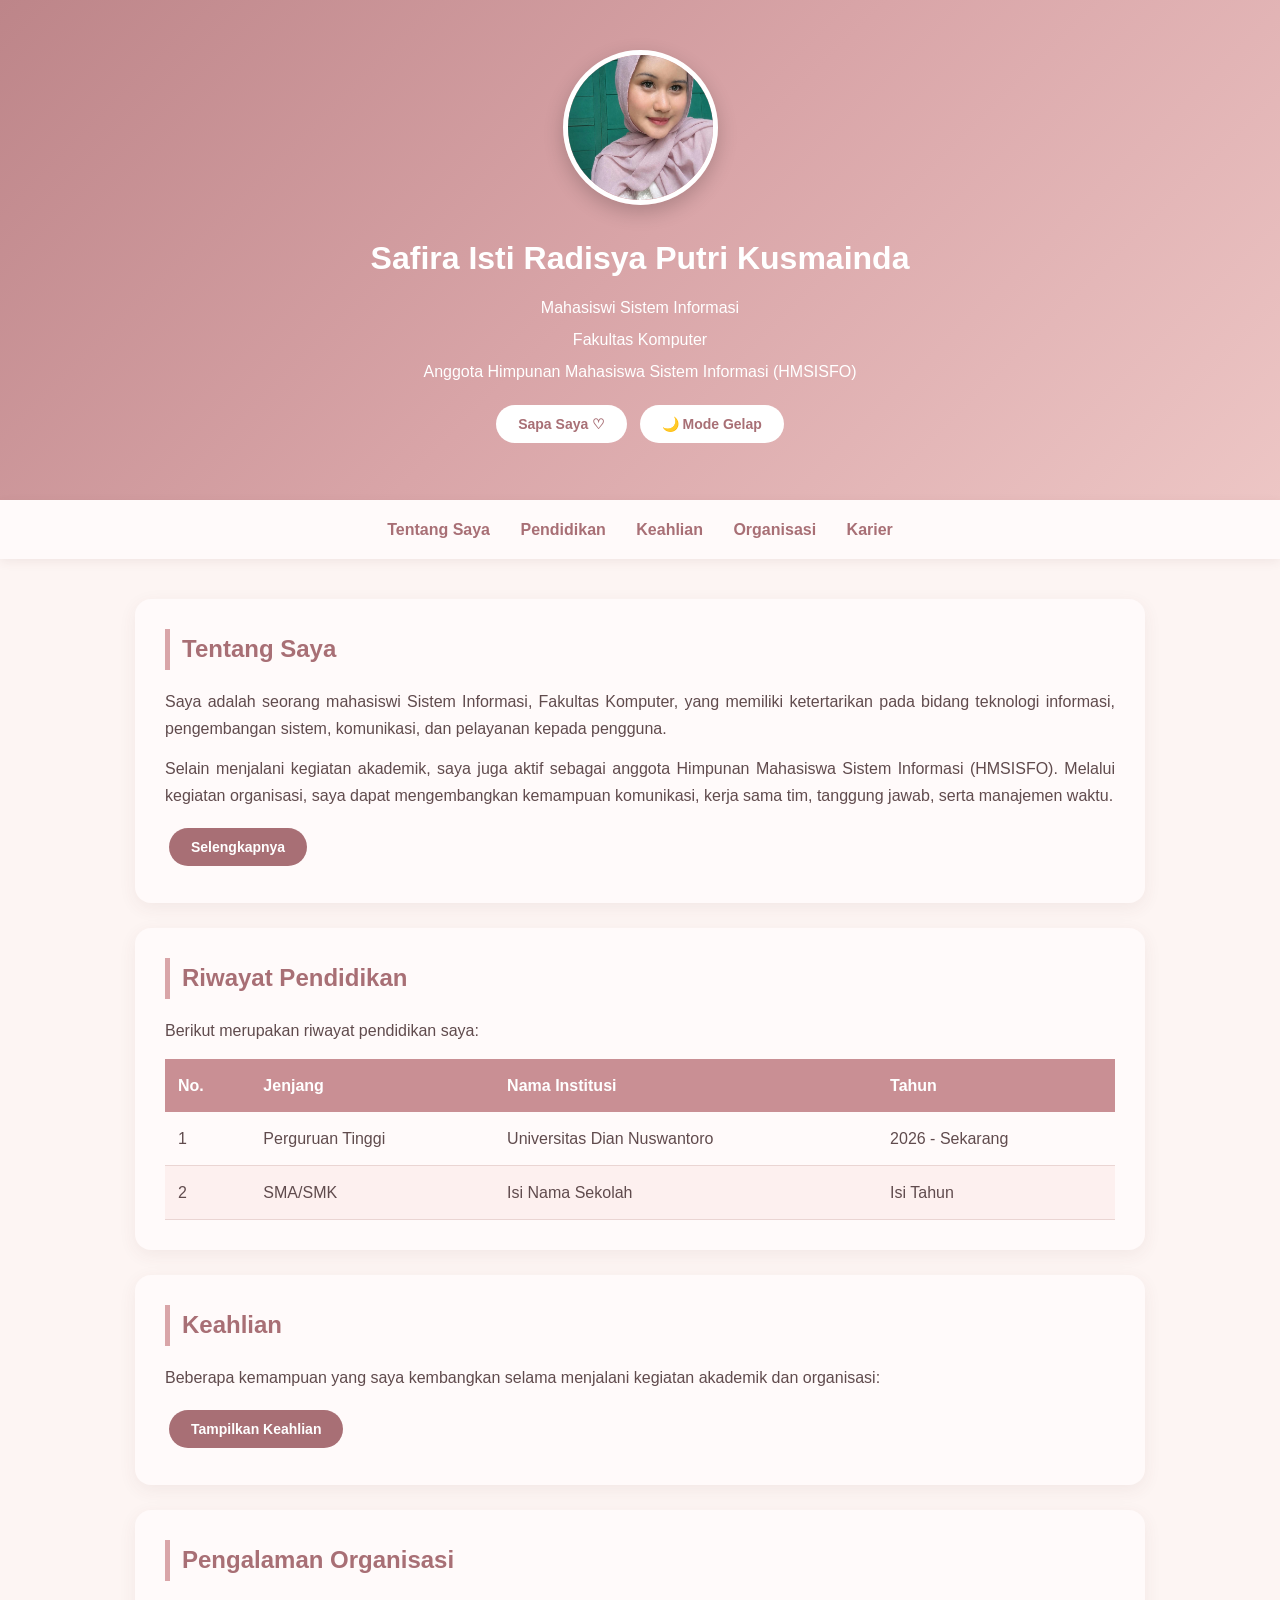
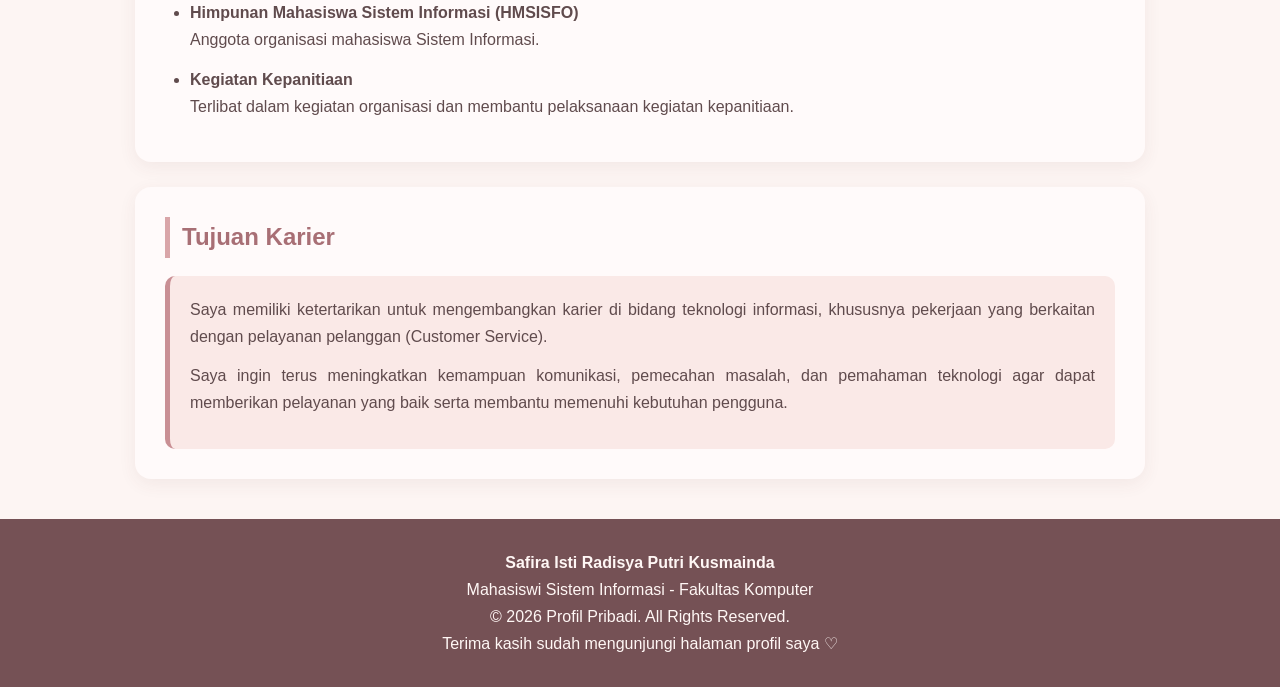
==== safira_index.html @ 94c803ad "Add files via upload" ====
<!DOCTYPE html>
<html lang="id">
<head>
    <meta charset="UTF-8">
    <meta name="viewport" content="width=device-width, initial-scale=1.0">

    <title>Profil Pribadi Safira</title>

    <style>
        /* PENGATURAN DASAR */
        * { margin: 0; padding: 0; box-sizing: border-box; }

        html { scroll-behavior: smooth; }

        body {
            font-family: Arial, sans-serif;
            background-color: #fdf5f3;
            color: #604b4d;
            line-height: 1.7;
            transition: background-color 0.4s, color 0.4s;
        }

        /* HEADER */
        header {
            background: linear-gradient(135deg, #bd8589, #d9a5a8, #edc6c5);
            color: white;
            text-align: center;
            padding: 50px 20px;
        }

        .foto-profil {
            width: 155px;
            height: 155px;
            object-fit: cover;
            object-position: center;
            border-radius: 50%;
            border: 5px solid white;
            box-shadow: 0 7px 20px rgba(0,0,0,0.2);
            margin-bottom: 18px;
        }

        header h1 { font-size: 32px; margin-bottom: 8px; }
        header p { margin: 5px 0; }

        /* TOMBOL */
        button {
            border: none;
            border-radius: 25px;
            padding: 11px 22px;
            background-color: #a86f75;
            color: white;
            font-size: 14px;
            font-weight: bold;
            cursor: pointer;
            transition: 0.3s;
            margin: 7px 4px;
        }

        button:hover {
            background-color: #805157;
            transform: translateY(-2px);
        }

        .tombol-header {
            background-color: white;
            color: #a86f75;
            margin-top: 15px;
        }

        .tombol-header:hover { background-color: #f9e6e5; }

        /* NAVIGASI */
        nav {
            background-color: #fffafa;
            padding: 16px;
            text-align: center;
            position: sticky;
            top: 0;
            z-index: 100;
            box-shadow: 0 3px 10px rgba(100,60,60,0.08);
        }

        nav a {
            color: #a86f75;
            text-decoration: none;
            font-weight: bold;
            margin: 0 13px;
            display: inline-block;
            transition: 0.3s;
        }

        nav a:hover { color: #70454a; }

        /* KONTEN */
        main { max-width: 1050px; margin: 40px auto; padding: 0 20px; }

        section {
            background-color: #fffafa;
            margin-bottom: 25px;
            padding: 30px;
            border-radius: 16px;
            box-shadow: 0 5px 18px rgba(100,60,60,0.07);
            scroll-margin-top: 85px;
        }

        section h2 {
            color: #a86f75;
            margin-bottom: 18px;
            padding-left: 12px;
            border-left: 5px solid #d9a5a8;
        }

        section p { text-align: justify; margin-bottom: 12px; }

        /* INFORMASI TAMBAHAN */
        .kotak-info {
            background-color: #fae9e7;
            border-left: 5px solid #c98f94;
            padding: 18px;
            border-radius: 10px;
            margin-top: 15px;
        }

        .tersembunyi { display: none; }

        /* TABEL PENDIDIKAN */
        table { width: 100%; border-collapse: collapse; margin-top: 15px; }

        th {
            background-color: #c98f94;
            color: white;
            padding: 13px;
            text-align: left;
        }

        td { padding: 13px; border-bottom: 1px solid #ead5d3; }

        tr:nth-child(even) { background-color: #fdf0ef; }

        /* KEAHLIAN */
        .daftar-keahlian {
            list-style: none;
            display: grid;
            grid-template-columns: repeat(2, 1fr);
            gap: 12px;
            margin-top: 15px;
        }

        .daftar-keahlian li {
            background-color: #f8e9e7;
            border: 1px solid #e7c6c4;
            color: #885c60;
            padding: 14px;
            border-radius: 10px;
        }

        /* ORGANISASI */
        .pengalaman { padding-left: 25px; }
        .pengalaman li { margin-bottom: 12px; }

        /* KARIER */
        .tujuan-karier {
            background-color: #fae9e7;
            padding: 20px;
            border-left: 5px solid #c98f94;
            border-radius: 10px;
        }

        /* FOOTER */
        footer {
            background-color: #755155;
            color: #fff7f5;
            text-align: center;
            padding: 30px 20px;
            margin-top: 40px;
        }

        /* MODE GELAP */
        body.mode-gelap { background-color: #292326; color: #f4e5e5; }

        body.mode-gelap nav,
        body.mode-gelap section { background-color: #3b3035; color: #f4e5e5; }

        body.mode-gelap nav a,
        body.mode-gelap section h2 { color: #edb9bd; }

        body.mode-gelap .kotak-info,
        body.mode-gelap .tujuan-karier { background-color: #514047; color: #fff0f0; }

        body.mode-gelap .daftar-keahlian li {
            background-color: #514047;
            color: #ffe2e3;
            border-color: #74545c;
        }

        body.mode-gelap td { color: #f4e5e5; border-color: #66515a; }

        body.mode-gelap tr:nth-child(even) { background-color: #493a41; }

        /* RESPONSIVE */
        @media (max-width: 650px) {
            header h1 { font-size: 25px; }
            nav a { margin: 5px 7px; font-size: 13px; }
            section { padding: 20px; }
            .daftar-keahlian { grid-template-columns: 1fr; }
            table { font-size: 12px; }
        }
    </style>
</head>

<body>

    <!-- HEADER -->
    <header>

        <img src="fotoprofil.jpg" alt="Foto Profil Safira" class="foto-profil">

        <h1>Safira Isti Radisya Putri Kusmainda</h1>

        <p>Mahasiswi Sistem Informasi</p>
        <p>Fakultas Komputer</p>
        <p>Anggota Himpunan Mahasiswa Sistem Informasi (HMSISFO)</p>

        <button class="tombol-header" id="tombolSapa">Sapa Saya ♡</button>
        <button class="tombol-header" id="tombolTema">🌙 Mode Gelap</button>

    </header>


    <!-- NAVIGASI -->
    <nav>
        <a href="#tentang">Tentang Saya</a>
        <a href="#pendidikan">Pendidikan</a>
        <a href="#keahlian">Keahlian</a>
        <a href="#organisasi">Organisasi</a>
        <a href="#karier">Karier</a>
    </nav>


    <!-- KONTEN UTAMA -->
    <main>

        <!-- TENTANG SAYA -->
        <section id="tentang">

            <h2>Tentang Saya</h2>

            <p>
                Saya adalah seorang mahasiswi Sistem Informasi,
                Fakultas Komputer, yang memiliki ketertarikan pada
                bidang teknologi informasi, pengembangan sistem,
                komunikasi, dan pelayanan kepada pengguna.
            </p>

            <p>
                Selain menjalani kegiatan akademik, saya juga aktif
                sebagai anggota Himpunan Mahasiswa Sistem Informasi
                (HMSISFO). Melalui kegiatan organisasi, saya dapat
                mengembangkan kemampuan komunikasi, kerja sama tim,
                tanggung jawab, serta manajemen waktu.
            </p>

            <button id="tombolInfo">Selengkapnya</button>

            <div id="informasi-lengkap" class="kotak-info tersembunyi">

                <h3>Informasi Tambahan</h3>

                <p>
                    Saya senang bersosialisasi, bertemu orang baru,
                    dan mempelajari hal-hal baru. Saya juga berusaha
                    menjadi pribadi yang teliti, bertanggung jawab,
                    serta mampu bekerja sama dengan orang lain.
                </p>

            </div>

        </section>


        <!-- PENDIDIKAN -->
        <section id="pendidikan">

            <h2>Riwayat Pendidikan</h2>

            <p>Berikut merupakan riwayat pendidikan saya:</p>

            <table>
                <thead>
                    <tr>
                        <th>No.</th>
                        <th>Jenjang</th>
                        <th>Nama Institusi</th>
                        <th>Tahun</th>
                    </tr>
                </thead>

                <tbody>
                    <tr>
                        <td>1</td>
                        <td>Perguruan Tinggi</td>
                        <td>Universitas Dian Nuswantoro</td>
                        <td>2026 - Sekarang</td>
                    </tr>

                    <tr>
                        <td>2</td>
                        <td>SMA/SMK</td>
                        <td>Isi Nama Sekolah</td>
                        <td>Isi Tahun</td>
                    </tr>
                </tbody>
            </table>

        </section>


        <!-- KEAHLIAN -->
        <section id="keahlian">

            <h2>Keahlian</h2>

            <p>
                Beberapa kemampuan yang saya kembangkan selama
                menjalani kegiatan akademik dan organisasi:
            </p>

            <button id="tombolKeahlian">Tampilkan Keahlian</button>

            <div id="daftar-keahlian" class="tersembunyi">

                <ul class="daftar-keahlian">
                    <li>Komunikasi</li>
                    <li>Kerja Sama Tim</li>
                    <li>Manajemen Waktu</li>
                    <li>Ketelitian</li>
                    <li>Tanggung Jawab</li>
                    <li>Pengoperasian Komputer</li>
                </ul>

            </div>

        </section>


        <!-- ORGANISASI -->
        <section id="organisasi">

            <h2>Pengalaman Organisasi</h2>

            <ul class="pengalaman">

                <li>
                    <strong>Himpunan Mahasiswa Sistem Informasi (HMSISFO)</strong>
                    <br>
                    Anggota organisasi mahasiswa Sistem Informasi.
                </li>

                <li>
                    <strong>Kegiatan Kepanitiaan</strong>
                    <br>
                    Terlibat dalam kegiatan organisasi dan membantu
                    pelaksanaan kegiatan kepanitiaan.
                </li>

            </ul>

        </section>


        <!-- KARIER -->
        <section id="karier">

            <h2>Tujuan Karier</h2>

            <div class="tujuan-karier">

                <p>
                    Saya memiliki ketertarikan untuk mengembangkan
                    karier di bidang teknologi informasi, khususnya
                    pekerjaan yang berkaitan dengan pelayanan
                    pelanggan (Customer Service).
                </p>

                <p>
                    Saya ingin terus meningkatkan kemampuan komunikasi,
                    pemecahan masalah, dan pemahaman teknologi agar
                    dapat memberikan pelayanan yang baik serta
                    membantu memenuhi kebutuhan pengguna.
                </p>

            </div>

        </section>

    </main>


    <!-- FOOTER -->
    <footer>

        <p><strong>Safira Isti Radisya Putri Kusmainda</strong></p>
        <p>Mahasiswi Sistem Informasi - Fakultas Komputer</p>
        <p>© 2026 Profil Pribadi. All Rights Reserved.</p>
        <p>Terima kasih sudah mengunjungi halaman profil saya ♡</p>

    </footer>


    <!-- JAVASCRIPT (sudah menyatu di file ini) -->
    <script>
        document.addEventListener("DOMContentLoaded", function () {

            /* 1. TOMBOL "SAPA SAYA" */
            const tombolSapa = document.getElementById("tombolSapa");

            tombolSapa.addEventListener("click", function () {
                const jam = new Date().getHours();
                let sapaan;

                if (jam >= 4 && jam < 11) {
                    sapaan = "Selamat pagi";
                } else if (jam >= 11 && jam < 15) {
                    sapaan = "Selamat siang";
                } else if (jam >= 15 && jam < 18) {
                    sapaan = "Selamat sore";
                } else {
                    sapaan = "Selamat malam";
                }

                alert(sapaan + "! Terima kasih sudah berkunjung ke profil saya ♡");
            });


            /* 2. TOMBOL MODE GELAP / TERANG */
            const tombolTema = document.getElementById("tombolTema");

            function aturTema(gelap) {
                document.body.classList.toggle("mode-gelap", gelap);
                tombolTema.textContent = gelap ? "☀️ Mode Terang" : "🌙 Mode Gelap";

                try {
                    localStorage.setItem("temaProfil", gelap ? "gelap" : "terang");
                } catch (e) { /* abaikan */ }
            }

            try {
                if (localStorage.getItem("temaProfil") === "gelap") {
                    aturTema(true);
                }
            } catch (e) { /* abaikan */ }

            tombolTema.addEventListener("click", function () {
                aturTema(!document.body.classList.contains("mode-gelap"));
            });


            /* 3. TOMBOL "SELENGKAPNYA" */
            const tombolInfo = document.getElementById("tombolInfo");
            const informasiLengkap = document.getElementById("informasi-lengkap");

            tombolInfo.addEventListener("click", function () {
                const tersembunyi = informasiLengkap.classList.toggle("tersembunyi");
                tombolInfo.textContent = tersembunyi ? "Selengkapnya" : "Sembunyikan";
            });


            /* 4. TOMBOL "TAMPILKAN KEAHLIAN" */
            const tombolKeahlian = document.getElementById("tombolKeahlian");
            const daftarKeahlian = document.getElementById("daftar-keahlian");

            tombolKeahlian.addEventListener("click", function () {
                const tersembunyi = daftarKeahlian.classList.toggle("tersembunyi");
                tombolKeahlian.textContent = tersembunyi
                    ? "Tampilkan Keahlian"
                    : "Sembunyikan Keahlian";
            });


            /* 5. MENU NAVIGASI AKTIF SAAT SCROLL */
            const bagian = document.querySelectorAll("main section");
            const linkNav = document.querySelectorAll("nav a");

            function tandaiMenuAktif() {
                let idAktif = "";

                bagian.forEach(function (sec) {
                    if (window.scrollY >= sec.offsetTop - 140) {
                        idAktif = sec.id;
                    }
                });

                linkNav.forEach(function (link) {
                    const aktif = link.getAttribute("href") === "#" + idAktif;
                    link.style.textDecoration = aktif ? "underline" : "none";
                    link.style.textUnderlineOffset = "6px";
                });
            }

            window.addEventListener("scroll", tandaiMenuAktif);
            tandaiMenuAktif();

        });
    </script>

</body>
</html>
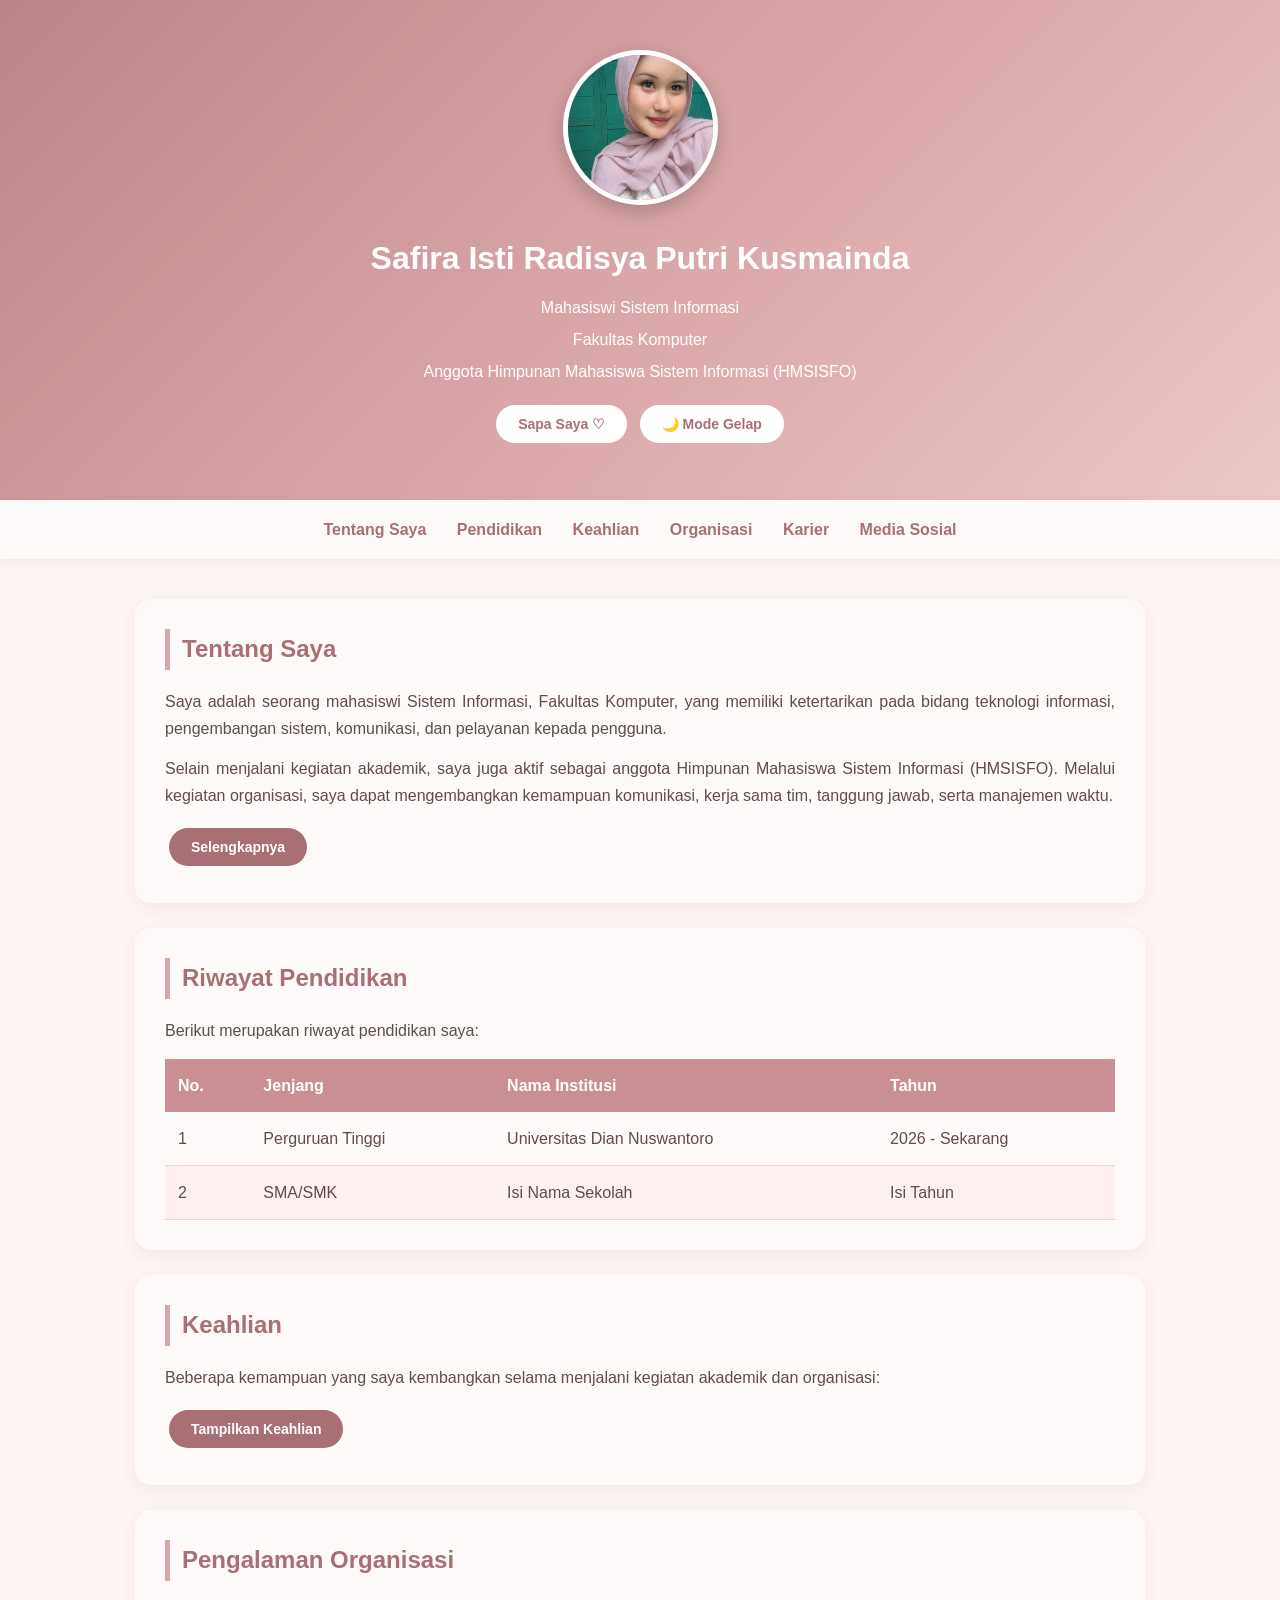
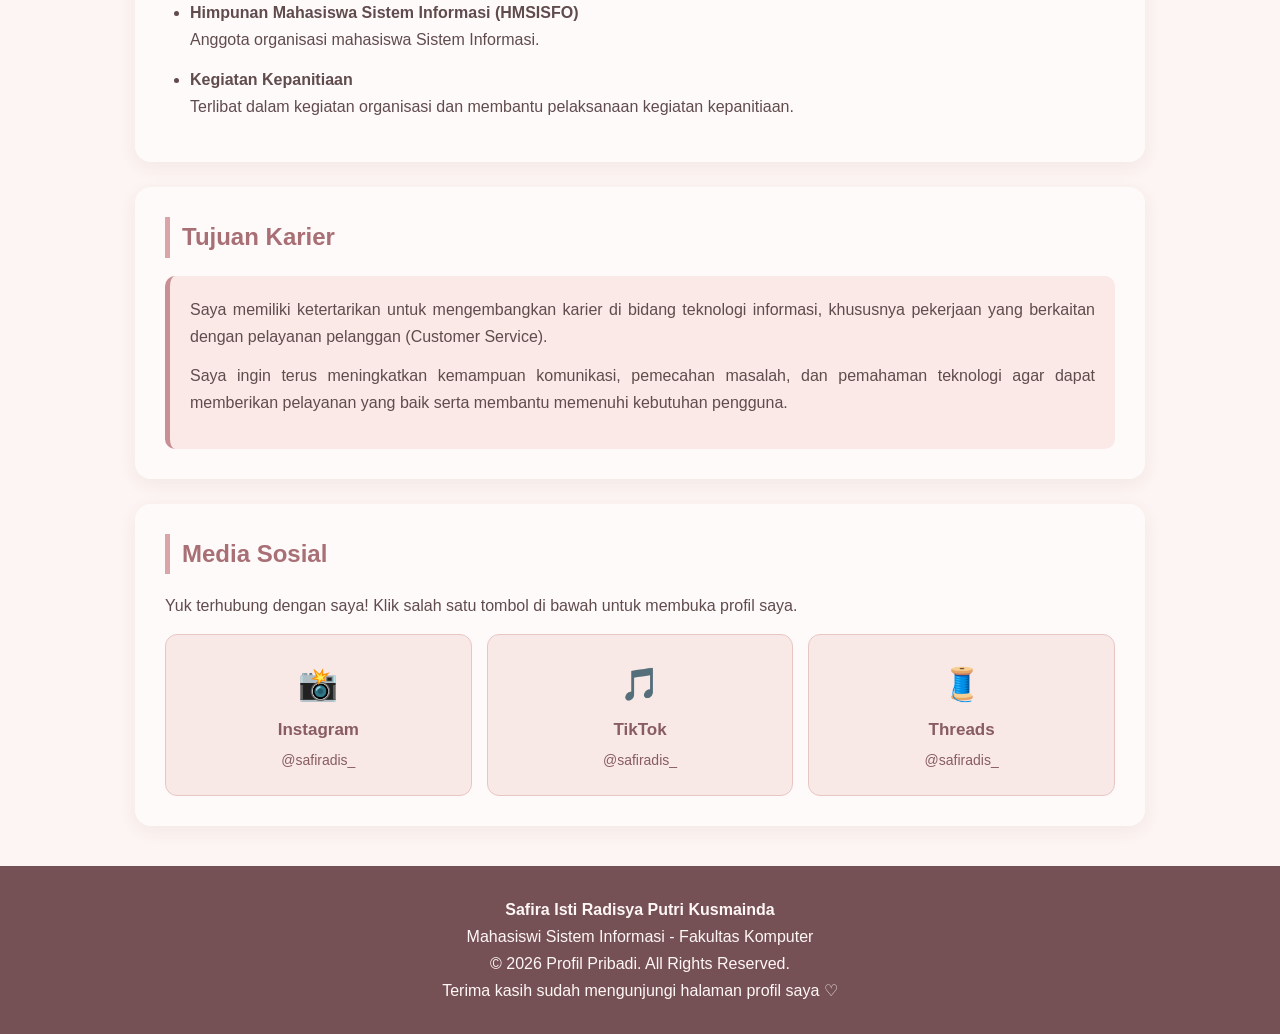
==== commit b54420da: "Update safira_index.html" ====
--- a/safira_index.html
+++ b/safira_index.html
@@ -166,6 +166,39 @@
             border-radius: 10px;
         }
 
+        /* MEDIA SOSIAL */
+        .daftar-sosmed {
+            display: grid;
+            grid-template-columns: repeat(3, 1fr);
+            gap: 15px;
+            margin-top: 15px;
+        }
+
+        .kartu-sosmed {
+            display: flex;
+            flex-direction: column;
+            align-items: center;
+            text-align: center;
+            gap: 4px;
+            padding: 22px 15px;
+            background-color: #f8e9e7;
+            border: 1px solid #e7c6c4;
+            border-radius: 12px;
+            color: #885c60;
+            text-decoration: none;
+            transition: 0.3s;
+        }
+
+        .kartu-sosmed:hover {
+            background-color: #f2d6d4;
+            transform: translateY(-4px);
+            box-shadow: 0 8px 18px rgba(100,60,60,0.12);
+        }
+
+        .kartu-sosmed .ikon { font-size: 32px; }
+        .kartu-sosmed strong { font-size: 17px; }
+        .kartu-sosmed span { font-size: 14px; }
+
         /* FOOTER */
         footer {
             background-color: #755155;
@@ -187,11 +220,14 @@
         body.mode-gelap .kotak-info,
         body.mode-gelap .tujuan-karier { background-color: #514047; color: #fff0f0; }
 
-        body.mode-gelap .daftar-keahlian li {
+        body.mode-gelap .daftar-keahlian li,
+        body.mode-gelap .kartu-sosmed {
             background-color: #514047;
             color: #ffe2e3;
             border-color: #74545c;
         }
+
+        body.mode-gelap .kartu-sosmed:hover { background-color: #624d55; }
 
         body.mode-gelap td { color: #f4e5e5; border-color: #66515a; }
 
@@ -203,6 +239,7 @@
             nav a { margin: 5px 7px; font-size: 13px; }
             section { padding: 20px; }
             .daftar-keahlian { grid-template-columns: 1fr; }
+            .daftar-sosmed { grid-template-columns: 1fr; }
             table { font-size: 12px; }
         }
     </style>
@@ -234,6 +271,7 @@
         <a href="#keahlian">Keahlian</a>
         <a href="#organisasi">Organisasi</a>
         <a href="#karier">Karier</a>
+        <a href="#sosmed">Media Sosial</a>
     </nav>
 
 
@@ -393,6 +431,47 @@
 
         </section>
 
+
+        <!-- MEDIA SOSIAL -->
+        <section id="sosmed">
+
+            <h2>Media Sosial</h2>
+
+            <p>
+                Yuk terhubung dengan saya! Klik salah satu tombol
+                di bawah untuk membuka profil saya.
+            </p>
+
+            <div class="daftar-sosmed">
+
+                <a class="kartu-sosmed"
+                   href="https://www.instagram.com/safiradis_?srtk=bzRpbXpmenpycmcx"
+                   target="_blank" rel="noopener noreferrer">
+                    <div class="ikon">📸</div>
+                    <strong>Instagram</strong>
+                    <span>@safiradis_</span>
+                </a>
+
+                <a class="kartu-sosmed"
+                   href="https://www.tiktok.com/@safiradis_?is_from_webapp=1&sender_device=pc"
+                   target="_blank" rel="noopener noreferrer">
+                    <div class="ikon">🎵</div>
+                    <strong>TikTok</strong>
+                    <span>@safiradis_</span>
+                </a>
+
+                <a class="kartu-sosmed"
+                   href="https://www.threads.com/@safiradis_"
+                   target="_blank" rel="noopener noreferrer">
+                    <div class="ikon">🧵</div>
+                    <strong>Threads</strong>
+                    <span>@safiradis_</span>
+                </a>
+
+            </div>
+
+        </section>
+
     </main>
 
 
@@ -407,7 +486,7 @@
     </footer>
 
 
-    <!-- JAVASCRIPT (sudah menyatu di file ini) -->
+    <!-- JAVASCRIPT -->
     <script>
         document.addEventListener("DOMContentLoaded", function () {
 
@@ -504,4 +583,4 @@
     </script>
 
 </body>
-</html>+</html>
